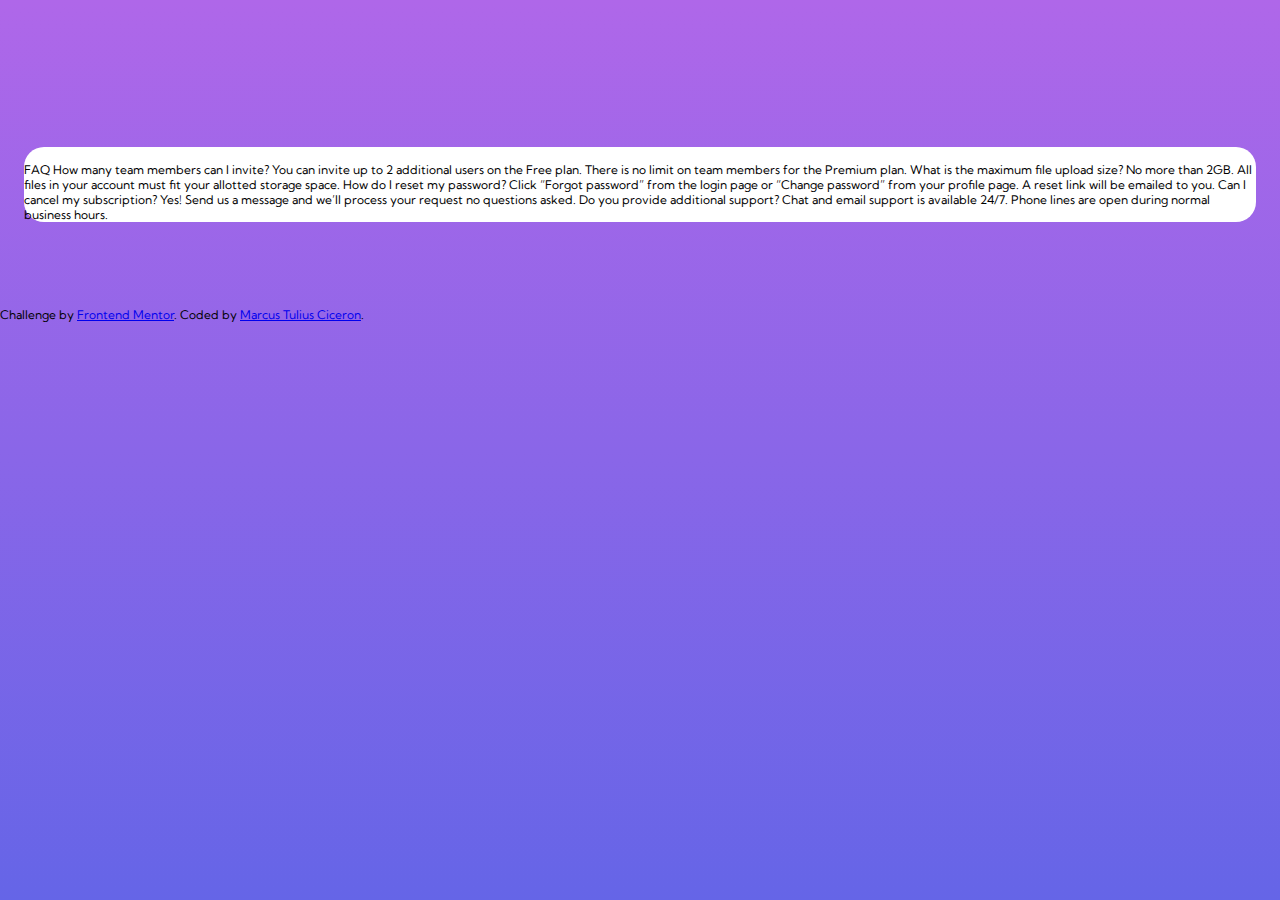
==== index.html @ 857aaaaa "revert back to start" ====
<!DOCTYPE html>
<html lang="en">
<head>
  <meta charset="UTF-8">
  <meta name="viewport" content="width=device-width, initial-scale=1.0"> 

  <link rel="icon" type="image/png" sizes="32x32" href="./images/favicon-32x32.png">
  <link rel="preconnect" href="https://fonts.googleapis.com">
  <link rel="preconnect" href="https://fonts.gstatic.com" crossorigin>
  <link href="https://fonts.googleapis.com/css2?family=Kumbh+Sans:wght@400;700&display=swap" rel="stylesheet"> 
  <link rel="stylesheet" href="style.css">
  
  <title>Frontend Mentor | FAQ Accordion Card</title>

</head>
<body>
  <main class="card">
    <div class="image">
      <img src="/i" alt="" class="women">
    </div>
    <div class="accordeon">

      FAQ
      How many team members can I invite?
      You can invite up to 2 additional users on the Free plan. There is no limit on 
      team members for the Premium plan.
      What is the maximum file upload size?
      No more than 2GB. All files in your account must fit your allotted storage space.
      How do I reset my password?
      Click “Forgot password” from the login page or “Change password” from your profile page.
      A reset link will be emailed to you.
      Can I cancel my subscription?
      Yes! Send us a message and we’ll process your request no questions asked.
      Do you provide additional support?
      Chat and email support is available 24/7. Phone lines are open during normal business hours.

    </div>
    
  </main>
  <script src="script.js"></script>
  <div class="attribution">
    Challenge by <a href="https://www.frontendmentor.io?ref=challenge" target="_blank">Frontend Mentor</a>. 
    Coded by <a href="#">Marcus Tulius Ciceron</a>.
  </div>
</body>
</html>
---- style.css ----
html {
  font-size: 100%;
  -webkit-box-sizing: border-box;
          box-sizing: border-box;
  font-size: 12px;
  font-family: 'Kumbh Sans', sans-serif;
  min-height: 100vh;
}

*, *::before, *::after {
  -webkit-box-sizing: inherit;
          box-sizing: inherit;
  margin: 0;
  padding: 0;
}

body {
  background: -webkit-gradient(linear, left top, left bottom, from(#af67e9), to(#6565e7));
  background: linear-gradient(#af67e9, #6565e7);
  background-repeat: no-repeat;
  background-size: contain;
}

main {
  background-color: white;
  margin: 147px 24px;
  margin-bottom: 85px;
  border-radius: 20px;
}

.card__img .women_online {
  content: url(/images/illustration-woman-online-mobile.svg);
  position: absolute;
  width: 240px;
  height: 180px;
  top: 39px;
  left: 50%;
  -webkit-transform: translateX(-50%);
          transform: translateX(-50%);
}

.card__img .shadow {
  position: absolute;
  content: url(/images/bg-pattern-mobile.svg);
  top: 139px;
  left: 50%;
  -webkit-transform: translateX(-50%);
          transform: translateX(-50%);
}

.card__img .cube {
  display: none;
}

.card__accordeon {
  padding: 135px 24px;
  padding-bottom: 30px;
}

.card__accordeon h1 {
  font-size: 32px;
  text-align: center;
  margin-bottom: 40px;
  color: #4a4b5e;
}

.card__accordeon .container {
  display: -webkit-box;
  display: -ms-flexbox;
  display: flex;
  -webkit-box-pack: justify;
      -ms-flex-pack: justify;
          justify-content: space-between;
  color: #787887;
  -webkit-box-align: center;
      -ms-flex-align: center;
          align-items: center;
  text-decoration: none;
}

.card__accordeon .container img {
  width: 10px;
  height: 7px;
  -webkit-transition: all 200ms ease-in-out;
  transition: all 200ms ease-in-out;
}

.card__accordeon .container .openi {
  -webkit-transform: rotate(180deg);
          transform: rotate(180deg);
}

.card__accordeon .question {
  padding-bottom: 20px;
  padding-top: 20px;
  border-bottom: solid 1px #e7e7e9;
}

.card__accordeon .openq {
  font-weight: 700;
  color: #4a4b5e;
}

.card__accordeon .answer {
  margin-top: 20px;
  display: none;
}

.card__accordeon .open {
  margin-top: 20px;
  display: block;
  color: #787887;
}
/*# sourceMappingURL=style.css.map */
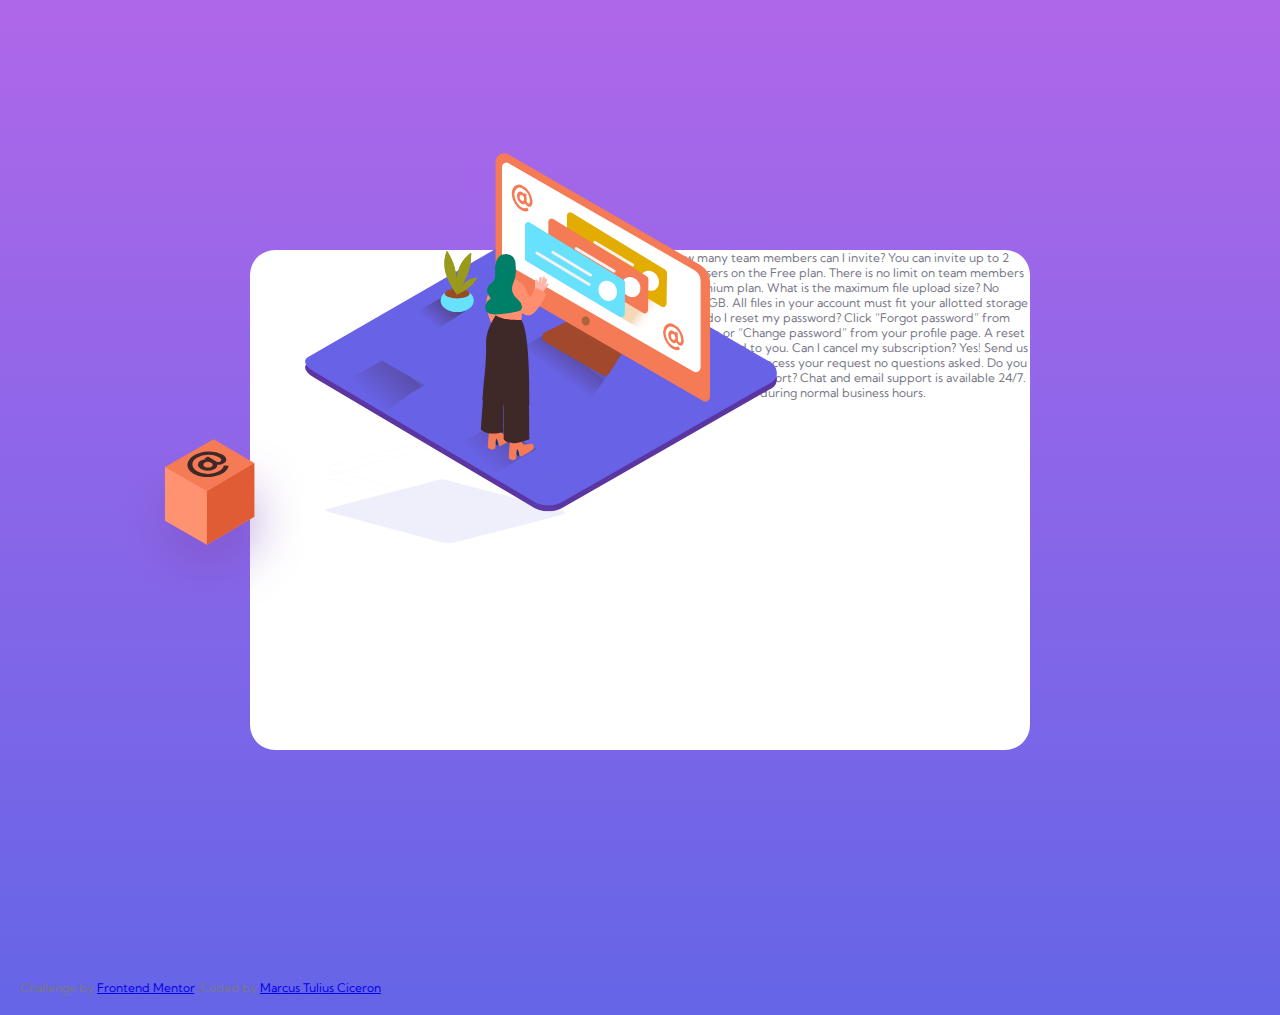
==== commit ea81371c: "small progress in rework" ====
--- a/index.html
+++ b/index.html
@@ -15,10 +15,18 @@
 </head>
 <body>
   <main class="card">
-    <div class="image">
-      <img src="/i" alt="" class="women">
+    <div class="card__image">
+      <div class="box">
+        <img src="/images/illustration-box-desktop.svg" alt="box" class="box">
+      </div>
+      <div class="women">
+        <img src="/images/illustration-woman-online-desktop.svg" alt="women" class="wo">
+      </div>
+      <div class="shadow">
+        <img src="/images/bg-pattern-desktop.svg" alt="shadow" class="">
+      </div> 
     </div>
-    <div class="accordeon">
+    <div class="card__accordion">
 
       FAQ
       How many team members can I invite?
--- a/style.css
+++ b/style.css
@@ -4,7 +4,7 @@
           box-sizing: border-box;
   font-size: 12px;
   font-family: 'Kumbh Sans', sans-serif;
-  min-height: 100vh;
+  color: #787887;
 }
 
 *, *::before, *::after {
@@ -15,100 +15,105 @@
 }
 
 body {
-  background: -webkit-gradient(linear, left top, left bottom, from(#af67e9), to(#6565e7));
-  background: linear-gradient(#af67e9, #6565e7);
-  background-repeat: no-repeat;
-  background-size: contain;
+  padding: 20px;
+  background-image: -webkit-gradient(linear, left top, left bottom, from(#af67e9), to(#6565e7));
+  background-image: linear-gradient(#af67e9, #6565e7);
 }
 
 main {
+  display: -webkit-box;
+  display: -ms-flexbox;
+  display: flex;
+  -webkit-box-orient: horizontal;
+  -webkit-box-direction: normal;
+      -ms-flex-direction: row;
+          flex-direction: row;
   background-color: white;
-  margin: 147px 24px;
-  margin-bottom: 85px;
-  border-radius: 20px;
+  border-radius: 25px;
+  -ms-flex-direction: column;
+      flex-direction: column;
+  margin: 230px auto;
+  min-height: 500px;
 }
 
-.card__img .women_online {
-  content: url(/images/illustration-woman-online-mobile.svg);
-  position: absolute;
-  width: 240px;
-  height: 180px;
-  top: 39px;
-  left: 50%;
-  -webkit-transform: translateX(-50%);
-          transform: translateX(-50%);
+@media (min-width: 58.3125rem) {
+  main {
+    -webkit-box-orient: horizontal;
+    -webkit-box-direction: normal;
+        -ms-flex-direction: row;
+            flex-direction: row;
+    margin: 230px;
+  }
 }
 
-.card__img .shadow {
-  position: absolute;
-  content: url(/images/bg-pattern-mobile.svg);
-  top: 139px;
-  left: 50%;
-  -webkit-transform: translateX(-50%);
-          transform: translateX(-50%);
+.card__image {
+  max-width: 50%;
+  margin: auto;
+  top: -60%;
+  position: relative;
+  display: -webkit-box;
+  display: -ms-flexbox;
+  display: flex;
+  -webkit-box-pack: center;
+      -ms-flex-pack: center;
+          justify-content: center;
+  margin-bottom: -46px;
 }
 
-.card__img .cube {
+@media (min-width: 58.3125rem) {
+  .card__image {
+    min-width: 50%;
+  }
+}
+
+.card__image .box {
   display: none;
 }
 
-.card__accordeon {
-  padding: 135px 24px;
-  padding-bottom: 30px;
+@media (min-width: 58.3125rem) {
+  .card__image .box {
+    display: block;
+  }
 }
 
-.card__accordeon h1 {
-  font-size: 32px;
-  text-align: center;
-  margin-bottom: 40px;
-  color: #4a4b5e;
+.card__image .women {
+  top: -105px;
+  content: url(/images/illustration-woman-online-mobile.svg);
+  position: relative;
+  width: 240px;
+  height: 180px;
 }
 
-.card__accordeon .container {
+@media (min-width: 58.3125rem) {
+  .card__image .women {
+    content: url(/images/illustration-woman-online-desktop.svg);
+    width: 472px;
+    height: 359px;
+    -webkit-transform: translateY(-50%);
+            transform: translateY(-50%);
+  }
+}
+
+.card__image .shadow {
+  position: absolute;
+  width: 240px;
+  height: 106px;
+  content: url(/images/bg-pattern-mobile.svg);
+}
+
+@media (min-width: 58.3125rem) {
+  .card__image .shadow {
+    content: url(/images/bg-pattern-desktop.svg);
+  }
+}
+
+.card__image .womenshadow {
   display: -webkit-box;
   display: -ms-flexbox;
   display: flex;
-  -webkit-box-pack: justify;
-      -ms-flex-pack: justify;
-          justify-content: space-between;
-  color: #787887;
-  -webkit-box-align: center;
-      -ms-flex-align: center;
-          align-items: center;
-  text-decoration: none;
-}
-
-.card__accordeon .container img {
-  width: 10px;
-  height: 7px;
-  -webkit-transition: all 200ms ease-in-out;
-  transition: all 200ms ease-in-out;
-}
-
-.card__accordeon .container .openi {
-  -webkit-transform: rotate(180deg);
-          transform: rotate(180deg);
-}
-
-.card__accordeon .question {
-  padding-bottom: 20px;
-  padding-top: 20px;
-  border-bottom: solid 1px #e7e7e9;
-}
-
-.card__accordeon .openq {
-  font-weight: 700;
-  color: #4a4b5e;
-}
-
-.card__accordeon .answer {
-  margin-top: 20px;
-  display: none;
-}
-
-.card__accordeon .open {
-  margin-top: 20px;
-  display: block;
-  color: #787887;
+  -webkit-box-orient: vertical;
+  -webkit-box-direction: normal;
+      -ms-flex-direction: column;
+          flex-direction: column;
 }
 /*# sourceMappingURL=style.css.map */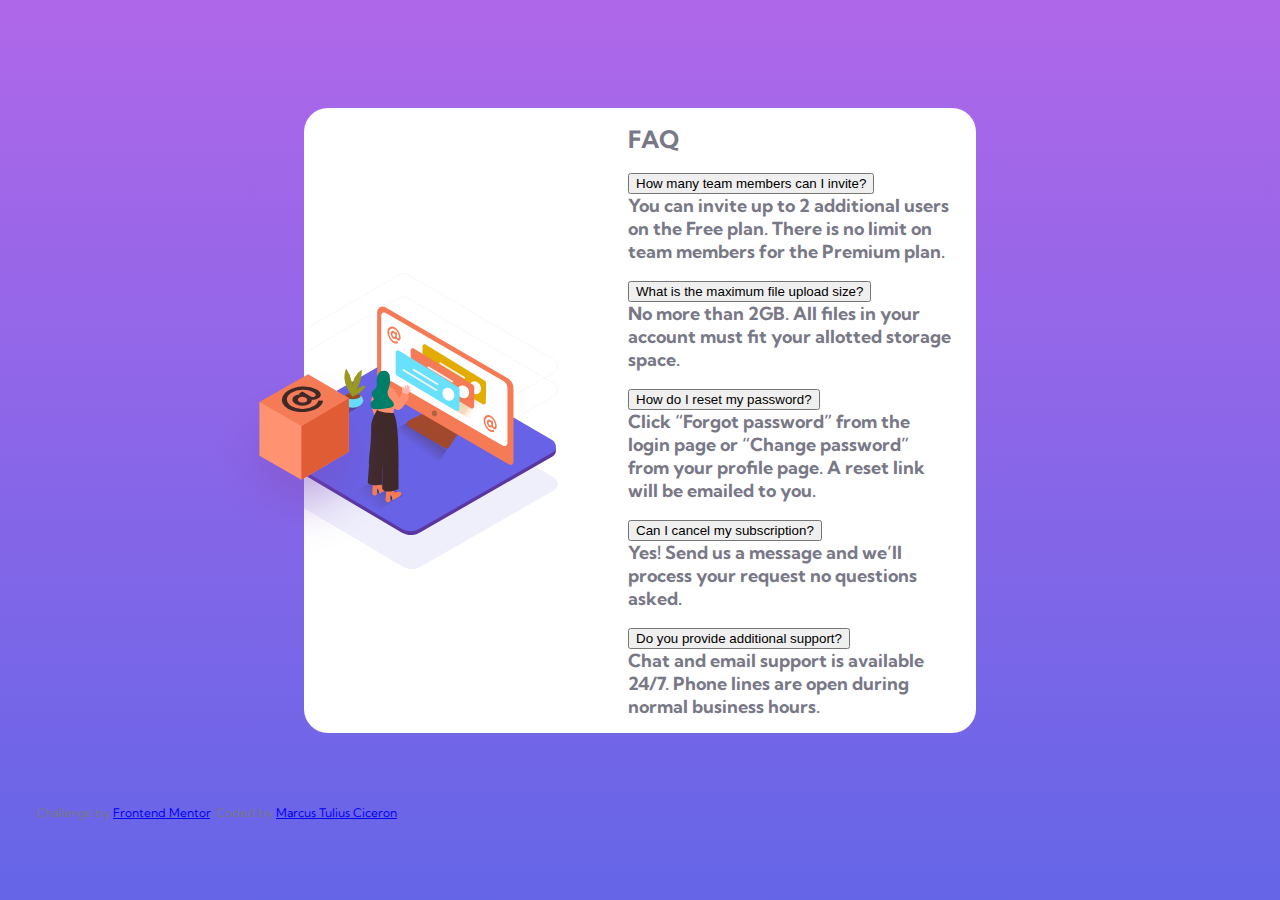
==== commit 6aa59fa3: "try to follow coder  coder" ====
--- a/index.html
+++ b/index.html
@@ -15,32 +15,77 @@
 </head>
 <body>
   <main class="card">
+    <img src="/images/illustration-box-desktop.svg" alt="" class="card__box">
     <div class="card__image">
-      <div class="box">
-        <img src="/images/illustration-box-desktop.svg" alt="box" class="box">
+      <img src="/images/illustration-woman-online-desktop.svg" alt="women online dt">
+    </div>
+    <div class="card__text">
+      <h1>FAQ</h1>
+      <div class="accordion">
+        <div class="accordion__item">
+          <h2>
+            <button class="accordion__question">
+              How many team members can I invite?
+            </button>
+            <div class="accordion__collapse">
+              <div class="accordion__content">
+                You can invite up to 2 additional users on the Free plan. There is no limit on 
+                team members for the Premium plan.
+              </div>
+            </div>
+          </h2>
+        </div>
+        <div class="accordion__item">
+          <h2>
+            <button class="accordion__question">
+              What is the maximum file upload size?
+            </button>
+            <div class="accordion__collapse">
+              <div class="accordion__content">
+                No more than 2GB. All files in your account must fit your allotted storage space.
+              </div>
+            </div>
+          </h2>
+        </div>
+        <div class="accordion__item">
+          <h2>
+            <button class="accordion__question">
+              How do I reset my password?
+            </button>
+            <div class="accordion__collapse">
+              <div class="accordion__content">
+                Click “Forgot password” from the login page or “Change password” from your profile page.
+                A reset link will be emailed to you.
+              </div>
+            </div>
+          </h2>
+        </div>
+        <div class="accordion__item">
+          <h2>
+            <button class="accordion__question">
+              Can I cancel my subscription?
+            </button>
+            <div class="accordion__collapse">
+              <div class="accordion__content">
+                Yes! Send us a message and we’ll process your request no questions asked.
+              </div>
+            </div>
+          </h2>
+        </div>
+        <div class="accordion__item">
+          <h2>
+            <button class="accordion__question">
+              Do you provide additional support?
+            </button>
+            <div class="accordion__collapse">
+              <div class="accordion__content">
+                Chat and email support is available 24/7. Phone lines are open during normal business hours.
+              </div>
+            </div>
+          </h2>
+        </div>
       </div>
-      <div class="women">
-        <img src="/images/illustration-woman-online-desktop.svg" alt="women" class="wo">
-      </div>
-      <div class="shadow">
-        <img src="/images/bg-pattern-desktop.svg" alt="shadow" class="">
-      </div> 
-    </div>
-    <div class="card__accordion">
-
-      FAQ
-      How many team members can I invite?
-      You can invite up to 2 additional users on the Free plan. There is no limit on 
-      team members for the Premium plan.
-      What is the maximum file upload size?
-      No more than 2GB. All files in your account must fit your allotted storage space.
-      How do I reset my password?
-      Click “Forgot password” from the login page or “Change password” from your profile page.
-      A reset link will be emailed to you.
-      Can I cancel my subscription?
-      Yes! Send us a message and we’ll process your request no questions asked.
-      Do you provide additional support?
-      Chat and email support is available 24/7. Phone lines are open during normal business hours.
+      
 
     </div>
     
--- a/style.css
+++ b/style.css
@@ -3,117 +3,85 @@
   -webkit-box-sizing: border-box;
           box-sizing: border-box;
   font-size: 12px;
-  font-family: 'Kumbh Sans', sans-serif;
   color: #787887;
 }
 
 *, *::before, *::after {
   -webkit-box-sizing: inherit;
           box-sizing: inherit;
-  margin: 0;
-  padding: 0;
 }
 
 body {
-  padding: 20px;
+  padding: 3rem;
+  margin: 0;
+  font-family: 'Kumbh Sans', sans-serif;
+  min-height: 100vh;
   background-image: -webkit-gradient(linear, left top, left bottom, from(#af67e9), to(#6565e7));
   background-image: linear-gradient(#af67e9, #6565e7);
 }
 
-main {
-  display: -webkit-box;
-  display: -ms-flexbox;
-  display: flex;
-  -webkit-box-orient: horizontal;
-  -webkit-box-direction: normal;
-      -ms-flex-direction: row;
-          flex-direction: row;
+.card {
   background-color: white;
-  border-radius: 25px;
-  -ms-flex-direction: column;
-      flex-direction: column;
-  margin: 230px auto;
-  min-height: 500px;
+  border-radius: 2rem;
+  max-width: 56rem;
+}
+
+.card__box {
+  display: none;
+}
+
+.card__image img {
+  width: 100%;
+  height: auto;
+  max-width: 25rem;
 }
 
 @media (min-width: 58.3125rem) {
-  main {
-    -webkit-box-orient: horizontal;
-    -webkit-box-direction: normal;
-        -ms-flex-direction: row;
-            flex-direction: row;
-    margin: 230px;
+  .card {
+    display: -webkit-box;
+    display: -ms-flexbox;
+    display: flex;
+    position: relative;
+    margin: 6rem auto;
+    padding-right: 2rem;
+    background-image: url(/images/bg-pattern-desktop.svg);
+    background-size: 45%;
+    background-repeat: no-repeat;
+    background-position: -13% center;
+  }
+  .card__image {
+    display: -webkit-box;
+    display: -ms-flexbox;
+    display: flex;
+    -webkit-box-align: center;
+        -ms-flex-align: center;
+            align-items: center;
+    overflow: hidden;
+  }
+  .card__image img {
+    -webkit-transform: translateX(-4rem);
+            transform: translateX(-4rem);
+    width: 100%;
+    height: auto;
+  }
+  .card__box {
+    display: block;
+    position: absolute;
+    left: 0;
+    top: 57%;
+    -webkit-transform: translateX(-50%) translateY(-50%);
+            transform: translateX(-50%) translateY(-50%);
+    z-index: 1;
+  }
+  .card__image {
+    -webkit-box-flex: 1;
+        -ms-flex: 1;
+            flex: 1;
+  }
+  .card__text {
+    -webkit-box-flex: 1;
+        -ms-flex: 1;
+            flex: 1;
   }
 }
-
-.card__image {
-  max-width: 50%;
-  margin: auto;
-  top: -60%;
-  position: relative;
-  display: -webkit-box;
-  display: -ms-flexbox;
-  display: flex;
-  -webkit-box-pack: center;
-      -ms-flex-pack: center;
-          justify-content: center;
-  margin-bottom: -46px;
-}
-
-@media (min-width: 58.3125rem) {
-  .card__image {
-    min-width: 50%;
-  }
-}
-
-.card__image .box {
-  display: none;
-}
-
-@media (min-width: 58.3125rem) {
-  .card__image .box {
-    display: block;
-  }
-}
-
-.card__image .women {
-  top: -105px;
-  content: url(/images/illustration-woman-online-mobile.svg);
-  position: relative;
-  width: 240px;
-  height: 180px;
-}
-
-@media (min-width: 58.3125rem) {
-  .card__image .women {
-    content: url(/images/illustration-woman-online-desktop.svg);
-    width: 472px;
-    height: 359px;
-    -webkit-transform: translateY(-50%);
-            transform: translateY(-50%);
-  }
-}
-
-.card__image .shadow {
-  position: absolute;
-  width: 240px;
-  height: 106px;
-  content: url(/images/bg-pattern-mobile.svg);
-}
-
-@media (min-width: 58.3125rem) {
-  .card__image .shadow {
-    content: url(/images/bg-pattern-desktop.svg);
-  }
-}
-
-.card__image .womenshadow {
-  display: -webkit-box;
-  display: -ms-flexbox;
-  display: flex;
-  -webkit-box-orient: vertical;
-  -webkit-box-direction: normal;
-      -ms-flex-direction: column;
-          flex-direction: column;
-}
 /*# sourceMappingURL=style.css.map */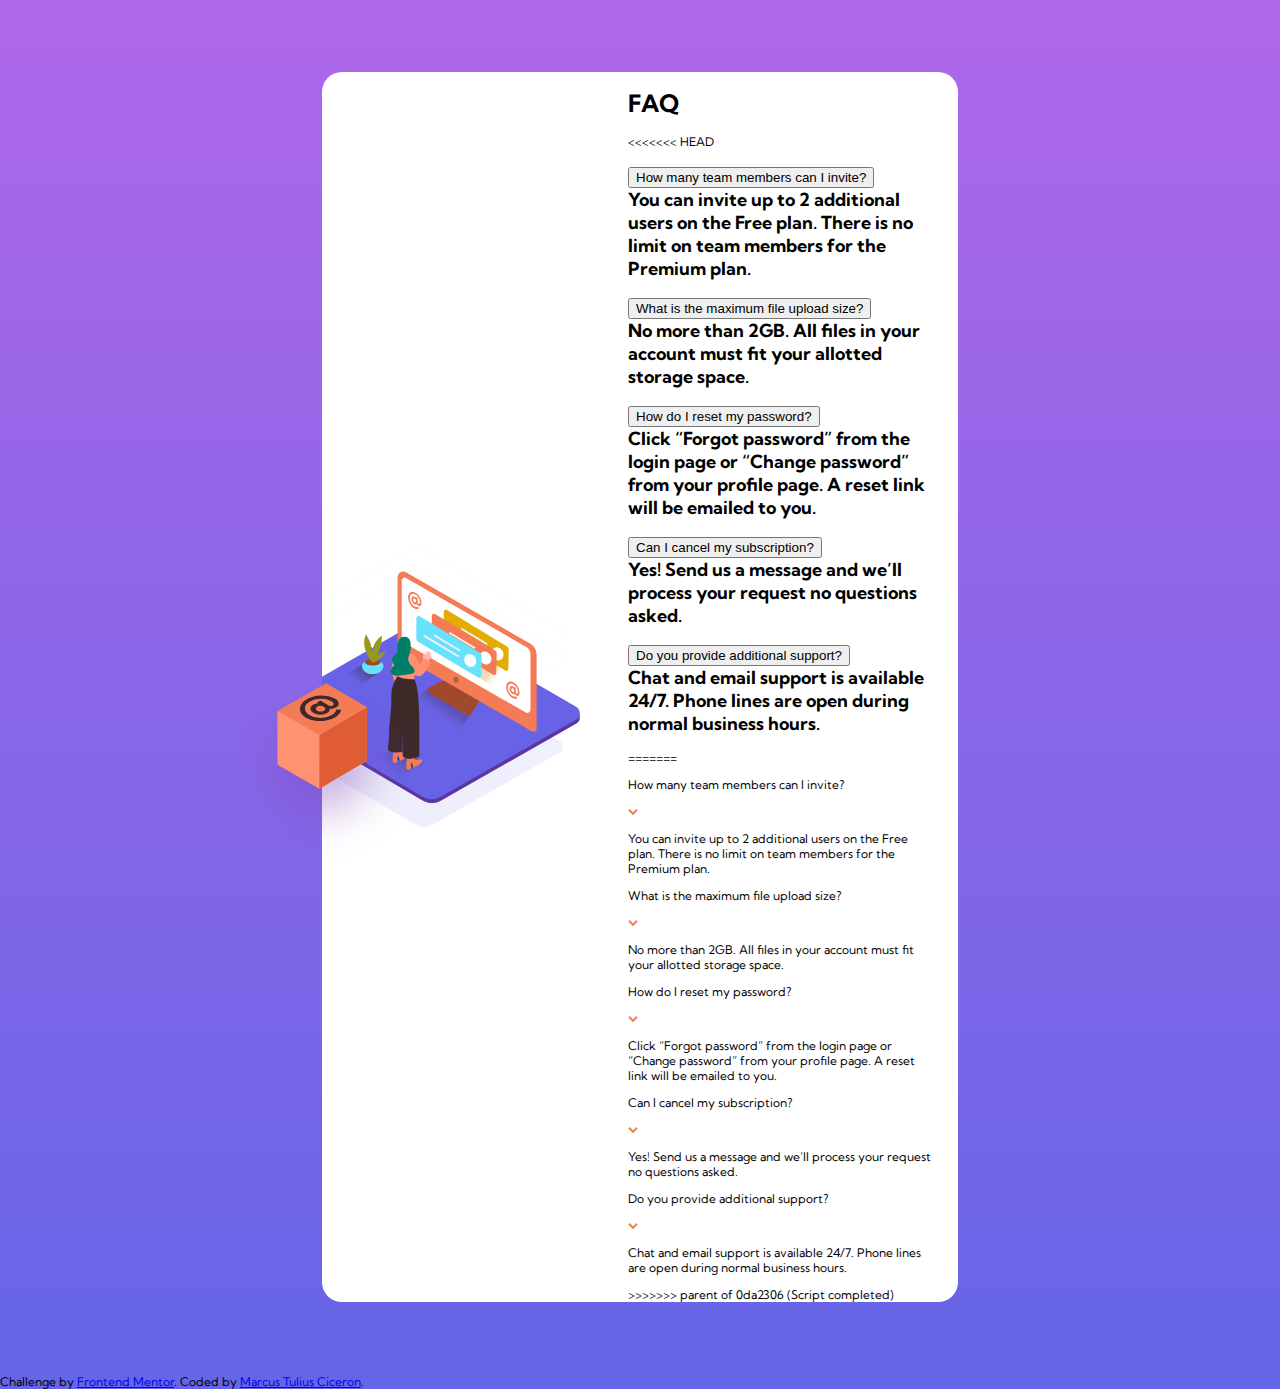
==== commit fcf2c886: "revert" ====
--- a/index.html
+++ b/index.html
@@ -21,6 +21,7 @@
     </div>
     <div class="card__text">
       <h1>FAQ</h1>
+<<<<<<< HEAD
       <div class="accordion">
         <div class="accordion__item">
           <h2>
@@ -84,16 +85,74 @@
             </div>
           </h2>
         </div>
+=======
+      
+      <div class="question question__1">
+        <div class="container">
+          <p>
+            How many team members can I invite?
+          </p>
+          <img src="/images/icon-arrow-down.svg" alt="arrow">
+        </div>
+        <p class="answer">
+          You can invite up to 2 additional users on the Free plan. There is no limit on 
+          team members for the Premium plan.
+        </p>
+      </div>
+      <div class="question question__2">
+        <div class="container">
+          <p>
+            What is the maximum file upload size?
+          </p>
+          <img src="/images/icon-arrow-down.svg" alt="arrow">
+        </div>
+        <p class="answer">
+          No more than 2GB. All files in your account must fit your allotted storage space.
+        </p>
+      </div>
+      <div class="question question__3">
+        <div class="container">
+          <p>
+            How do I reset my password?
+          </p>
+          <img src="/images/icon-arrow-down.svg" alt="arrow">
+        </div>
+        <p class="answer">
+          Click “Forgot password” from the login page or “Change password” from your profile page.
+      A reset link will be emailed to you.
+        </p>
+      </div>
+      <div class="question question__4">
+        <div class="container">
+          <p>
+            Can I cancel my subscription?
+          </p>
+          <img src="/images/icon-arrow-down.svg" alt="arrow">
+        </div>
+        <p class="answer">
+          Yes! Send us a message and we’ll process your request no questions asked.
+        </p>
+      </div>
+      <div class="question question__5">
+        <div class="container">
+          <p>
+            Do you provide additional support?
+          </p>
+          <img src="/images/icon-arrow-down.svg" alt="arrow">
+        </div>
+        <p class="answer">
+          Chat and email support is available 24/7. Phone lines are open during normal business hours.
+        </p>
+>>>>>>> parent of 0da2306 (Script completed)
       </div>
       
 
     </div>
     
   </main>
-  <script src="script.js"></script>
   <div class="attribution">
     Challenge by <a href="https://www.frontendmentor.io?ref=challenge" target="_blank">Frontend Mentor</a>. 
     Coded by <a href="#">Marcus Tulius Ciceron</a>.
   </div>
 </body>
-</html>
+</html>--- a/style.css
+++ b/style.css
@@ -3,7 +3,11 @@
   -webkit-box-sizing: border-box;
           box-sizing: border-box;
   font-size: 12px;
+<<<<<<< HEAD
   color: #787887;
+=======
+  font-family: 'Kumbh Sans', sans-serif;
+>>>>>>> parent of 0da2306 (Script completed)
 }
 
 *, *::before, *::after {
@@ -12,24 +16,38 @@
 }
 
 body {
+<<<<<<< HEAD
   padding: 3rem;
   margin: 0;
   font-family: 'Kumbh Sans', sans-serif;
   min-height: 100vh;
   background-image: -webkit-gradient(linear, left top, left bottom, from(#af67e9), to(#6565e7));
   background-image: linear-gradient(#af67e9, #6565e7);
+=======
+  background: -webkit-gradient(linear, left top, left bottom, from(#af67e9), to(#6565e7));
+  background: linear-gradient(#af67e9, #6565e7);
+  background-repeat: no-repeat;
+  background-size: contain;
+  min-height: 812px;
+>>>>>>> parent of 0da2306 (Script completed)
 }
 
 .card {
   background-color: white;
+<<<<<<< HEAD
   border-radius: 2rem;
   max-width: 56rem;
+=======
+  margin: 147px 24px;
+  border-radius: 20px;
+>>>>>>> parent of 0da2306 (Script completed)
 }
 
 .card__box {
   display: none;
 }
 
+<<<<<<< HEAD
 .card__image img {
   width: 100%;
   height: auto;
@@ -48,6 +66,7 @@
     background-size: 45%;
     background-repeat: no-repeat;
     background-position: -13% center;
+    width: 53rem;
   }
   .card__image {
     display: -webkit-box;
@@ -83,5 +102,41 @@
         -ms-flex: 1;
             flex: 1;
   }
+=======
+.card__accordeon {
+  padding: 135px 24px;
+}
+
+.card__accordeon h1 {
+  font-size: 32px;
+  text-align: center;
+  margin-bottom: 40px;
+  color: #4a4b5e;
+}
+
+.card__accordeon .container {
+  display: -webkit-box;
+  display: -ms-flexbox;
+  display: flex;
+  -webkit-box-pack: justify;
+      -ms-flex-pack: justify;
+          justify-content: space-between;
+  color: #787887;
+}
+
+.card__accordeon .container img {
+  width: 10px;
+  height: 7px;
+}
+
+.card__accordeon .question {
+  padding-bottom: 20px;
+  padding-top: 20px;
+  border-bottom: solid 1px #e7e7e9;
+}
+
+.card__accordeon .answer {
+  margin-top: 20px;
+>>>>>>> parent of 0da2306 (Script completed)
 }
 /*# sourceMappingURL=style.css.map */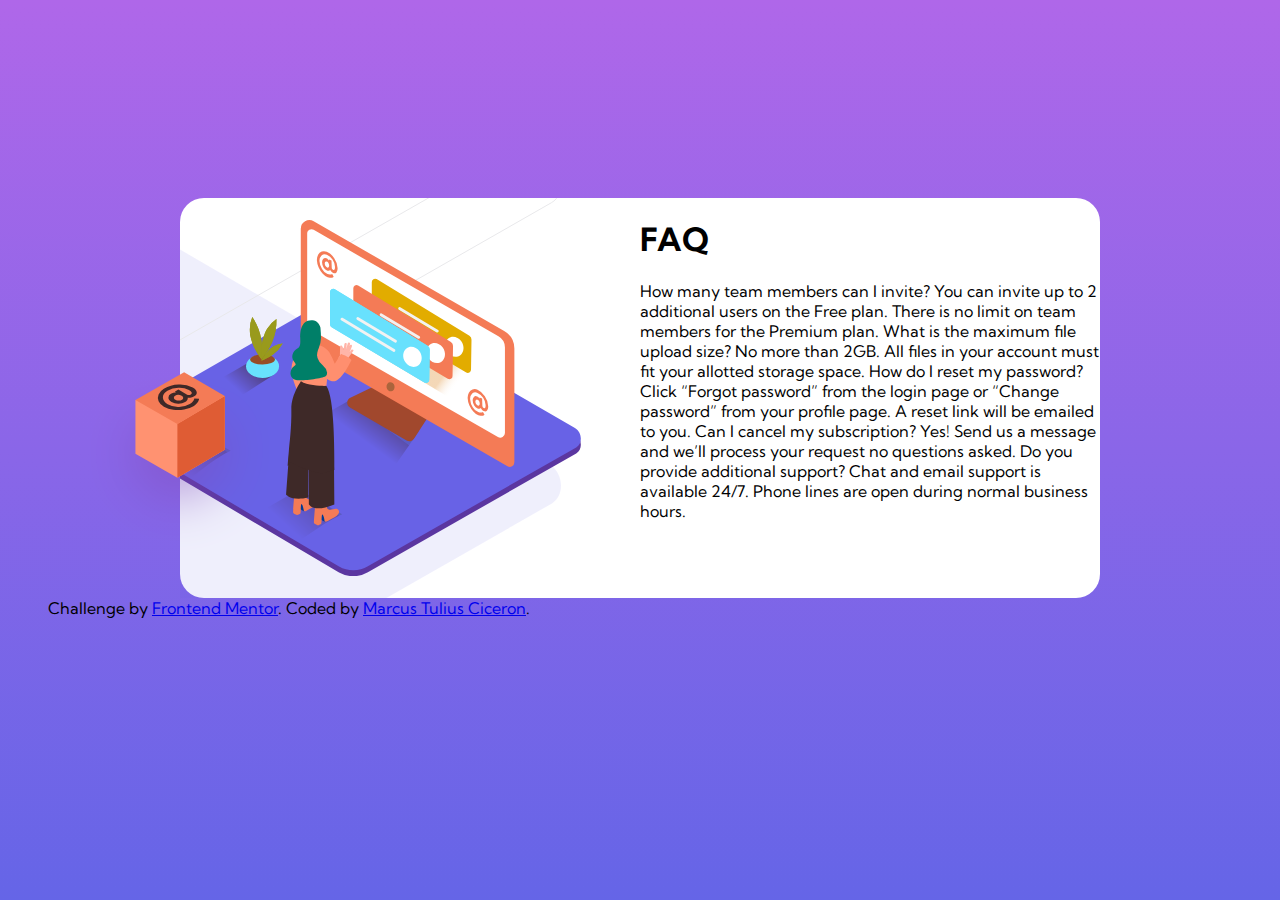
==== commit 331465a2: "ready to rox" ====
--- a/index.html
+++ b/index.html
@@ -16,139 +16,26 @@
 <body>
   <main class="card">
     <img src="/images/illustration-box-desktop.svg" alt="" class="card__box">
+    
     <div class="card__image">
       <img src="/images/illustration-woman-online-desktop.svg" alt="women online dt">
     </div>
     <div class="card__text">
       <h1>FAQ</h1>
-<<<<<<< HEAD
-      <div class="accordion">
-        <div class="accordion__item">
-          <h2>
-            <button class="accordion__question">
-              How many team members can I invite?
-            </button>
-            <div class="accordion__collapse">
-              <div class="accordion__content">
-                You can invite up to 2 additional users on the Free plan. There is no limit on 
-                team members for the Premium plan.
-              </div>
-            </div>
-          </h2>
-        </div>
-        <div class="accordion__item">
-          <h2>
-            <button class="accordion__question">
-              What is the maximum file upload size?
-            </button>
-            <div class="accordion__collapse">
-              <div class="accordion__content">
-                No more than 2GB. All files in your account must fit your allotted storage space.
-              </div>
-            </div>
-          </h2>
-        </div>
-        <div class="accordion__item">
-          <h2>
-            <button class="accordion__question">
-              How do I reset my password?
-            </button>
-            <div class="accordion__collapse">
-              <div class="accordion__content">
-                Click “Forgot password” from the login page or “Change password” from your profile page.
-                A reset link will be emailed to you.
-              </div>
-            </div>
-          </h2>
-        </div>
-        <div class="accordion__item">
-          <h2>
-            <button class="accordion__question">
-              Can I cancel my subscription?
-            </button>
-            <div class="accordion__collapse">
-              <div class="accordion__content">
-                Yes! Send us a message and we’ll process your request no questions asked.
-              </div>
-            </div>
-          </h2>
-        </div>
-        <div class="accordion__item">
-          <h2>
-            <button class="accordion__question">
-              Do you provide additional support?
-            </button>
-            <div class="accordion__collapse">
-              <div class="accordion__content">
-                Chat and email support is available 24/7. Phone lines are open during normal business hours.
-              </div>
-            </div>
-          </h2>
-        </div>
-=======
-      
-      <div class="question question__1">
-        <div class="container">
-          <p>
-            How many team members can I invite?
-          </p>
-          <img src="/images/icon-arrow-down.svg" alt="arrow">
-        </div>
-        <p class="answer">
-          You can invite up to 2 additional users on the Free plan. There is no limit on 
-          team members for the Premium plan.
-        </p>
-      </div>
-      <div class="question question__2">
-        <div class="container">
-          <p>
-            What is the maximum file upload size?
-          </p>
-          <img src="/images/icon-arrow-down.svg" alt="arrow">
-        </div>
-        <p class="answer">
-          No more than 2GB. All files in your account must fit your allotted storage space.
-        </p>
-      </div>
-      <div class="question question__3">
-        <div class="container">
-          <p>
-            How do I reset my password?
-          </p>
-          <img src="/images/icon-arrow-down.svg" alt="arrow">
-        </div>
-        <p class="answer">
-          Click “Forgot password” from the login page or “Change password” from your profile page.
+      How many team members can I invite?
+      You can invite up to 2 additional users on the Free plan. There is no limit on 
+      team members for the Premium plan.
+      What is the maximum file upload size?
+      No more than 2GB. All files in your account must fit your allotted storage space.
+      How do I reset my password?
+      Click “Forgot password” from the login page or “Change password” from your profile page.
       A reset link will be emailed to you.
-        </p>
-      </div>
-      <div class="question question__4">
-        <div class="container">
-          <p>
-            Can I cancel my subscription?
-          </p>
-          <img src="/images/icon-arrow-down.svg" alt="arrow">
-        </div>
-        <p class="answer">
-          Yes! Send us a message and we’ll process your request no questions asked.
-        </p>
-      </div>
-      <div class="question question__5">
-        <div class="container">
-          <p>
-            Do you provide additional support?
-          </p>
-          <img src="/images/icon-arrow-down.svg" alt="arrow">
-        </div>
-        <p class="answer">
-          Chat and email support is available 24/7. Phone lines are open during normal business hours.
-        </p>
->>>>>>> parent of 0da2306 (Script completed)
-      </div>
-      
+      Can I cancel my subscription?
+      Yes! Send us a message and we’ll process your request no questions asked.
+      Do you provide additional support?
+      Chat and email support is available 24/7. Phone lines are open during normal business hours.
 
-    </div>
-    
+  
   </main>
   <div class="attribution">
     Challenge by <a href="https://www.frontendmentor.io?ref=challenge" target="_blank">Frontend Mentor</a>. 
--- a/style.css
+++ b/style.css
@@ -2,12 +2,6 @@
   font-size: 100%;
   -webkit-box-sizing: border-box;
           box-sizing: border-box;
-  font-size: 12px;
-<<<<<<< HEAD
-  color: #787887;
-=======
-  font-family: 'Kumbh Sans', sans-serif;
->>>>>>> parent of 0da2306 (Script completed)
 }
 
 *, *::before, *::after {
@@ -16,127 +10,112 @@
 }
 
 body {
-<<<<<<< HEAD
   padding: 3rem;
   margin: 0;
   font-family: 'Kumbh Sans', sans-serif;
   min-height: 100vh;
   background-image: -webkit-gradient(linear, left top, left bottom, from(#af67e9), to(#6565e7));
   background-image: linear-gradient(#af67e9, #6565e7);
-=======
-  background: -webkit-gradient(linear, left top, left bottom, from(#af67e9), to(#6565e7));
-  background: linear-gradient(#af67e9, #6565e7);
-  background-repeat: no-repeat;
-  background-size: contain;
-  min-height: 812px;
->>>>>>> parent of 0da2306 (Script completed)
 }
 
 .card {
   background-color: white;
-<<<<<<< HEAD
-  border-radius: 2rem;
-  max-width: 56rem;
-=======
-  margin: 147px 24px;
-  border-radius: 20px;
->>>>>>> parent of 0da2306 (Script completed)
+  margin: 0 auto;
+  margin-top: 150px;
+  border-radius: 1.5rem;
+  max-width: 57.5rem;
+  display: -webkit-box;
+  display: -ms-flexbox;
+  display: flex;
+  position: relative;
+  min-height: 400px;
+}
+
+@media (max-width: 64rem) {
+  .card {
+    -webkit-box-orient: vertical;
+    -webkit-box-direction: normal;
+        -ms-flex-direction: column;
+            flex-direction: column;
+  }
+}
+
+.card__text {
+  -webkit-box-flex: 1;
+      -ms-flex: 1;
+          flex: 1;
+}
+
+@media (max-width: 64rem) {
+  .card__text {
+    -webkit-box-flex: 1;
+        -ms-flex: auto;
+            flex: auto;
+  }
+}
+
+.card__image {
+  position: relative;
+  -webkit-box-flex: 1;
+      -ms-flex: 1;
+          flex: 1;
+  overflow: hidden;
+  background-image: url(/images/bg-pattern-desktop.svg);
+  background-repeat: no-repeat;
+  background-position: right 78px bottom 29%;
+}
+
+@media (max-width: 64rem) {
+  .card__image {
+    -webkit-box-flex: 1;
+        -ms-flex: auto;
+            flex: auto;
+    overflow: visible;
+    background-image: url(/images/bg-pattern-mobile.svg);
+    background-position: right 50% bottom 118%;
+    max-height: 130px;
+  }
+}
+
+.card__image img {
+  position: relative;
+  left: -15%;
+  top: 50%;
+  -webkit-transform: translateY(-50%);
+          transform: translateY(-50%);
+  width: 470px;
+  height: auto;
+}
+
+@media (max-width: 64rem) {
+  .card__image img {
+    content: url(/images/illustration-woman-online-mobile.svg);
+    margin: 0 auto;
+    max-width: 80%;
+    min-width: 45%;
+    width: 230px;
+    top: 0;
+    -webkit-transform: translateX(-50%) translateY(-55%);
+            transform: translateX(-50%) translateY(-55%);
+    left: 50%;
+  }
+}
+
+.card__image__shadow {
+  position: absolute;
 }
 
 .card__box {
-  display: none;
+  position: absolute;
+  z-index: 1;
+  top: 43%;
+  -webkit-transform: translateX(-50%);
+          transform: translateX(-50%);
 }
 
-<<<<<<< HEAD
-.card__image img {
-  width: 100%;
-  height: auto;
-  max-width: 25rem;
-}
-
-@media (min-width: 58.3125rem) {
-  .card {
-    display: -webkit-box;
-    display: -ms-flexbox;
-    display: flex;
-    position: relative;
-    margin: 6rem auto;
-    padding-right: 2rem;
-    background-image: url(/images/bg-pattern-desktop.svg);
-    background-size: 45%;
-    background-repeat: no-repeat;
-    background-position: -13% center;
-    width: 53rem;
+@media (max-width: 64rem) {
+  .card__box {
+    display: none;
   }
-  .card__image {
-    display: -webkit-box;
-    display: -ms-flexbox;
-    display: flex;
-    -webkit-box-align: center;
-        -ms-flex-align: center;
-            align-items: center;
-    overflow: hidden;
-  }
-  .card__image img {
-    -webkit-transform: translateX(-4rem);
-            transform: translateX(-4rem);
-    width: 100%;
-    height: auto;
-  }
-  .card__box {
-    display: block;
-    position: absolute;
-    left: 0;
-    top: 57%;
-    -webkit-transform: translateX(-50%) translateY(-50%);
-            transform: translateX(-50%) translateY(-50%);
-    z-index: 1;
-  }
-  .card__image {
-    -webkit-box-flex: 1;
-        -ms-flex: 1;
-            flex: 1;
-  }
-  .card__text {
-    -webkit-box-flex: 1;
-        -ms-flex: 1;
-            flex: 1;
-  }
-=======
-.card__accordeon {
-  padding: 135px 24px;
-}
-
-.card__accordeon h1 {
-  font-size: 32px;
-  text-align: center;
-  margin-bottom: 40px;
-  color: #4a4b5e;
-}
-
-.card__accordeon .container {
-  display: -webkit-box;
-  display: -ms-flexbox;
-  display: flex;
-  -webkit-box-pack: justify;
-      -ms-flex-pack: justify;
-          justify-content: space-between;
-  color: #787887;
-}
-
-.card__accordeon .container img {
-  width: 10px;
-  height: 7px;
-}
-
-.card__accordeon .question {
-  padding-bottom: 20px;
-  padding-top: 20px;
-  border-bottom: solid 1px #e7e7e9;
-}
-
-.card__accordeon .answer {
-  margin-top: 20px;
->>>>>>> parent of 0da2306 (Script completed)
 }
 /*# sourceMappingURL=style.css.map */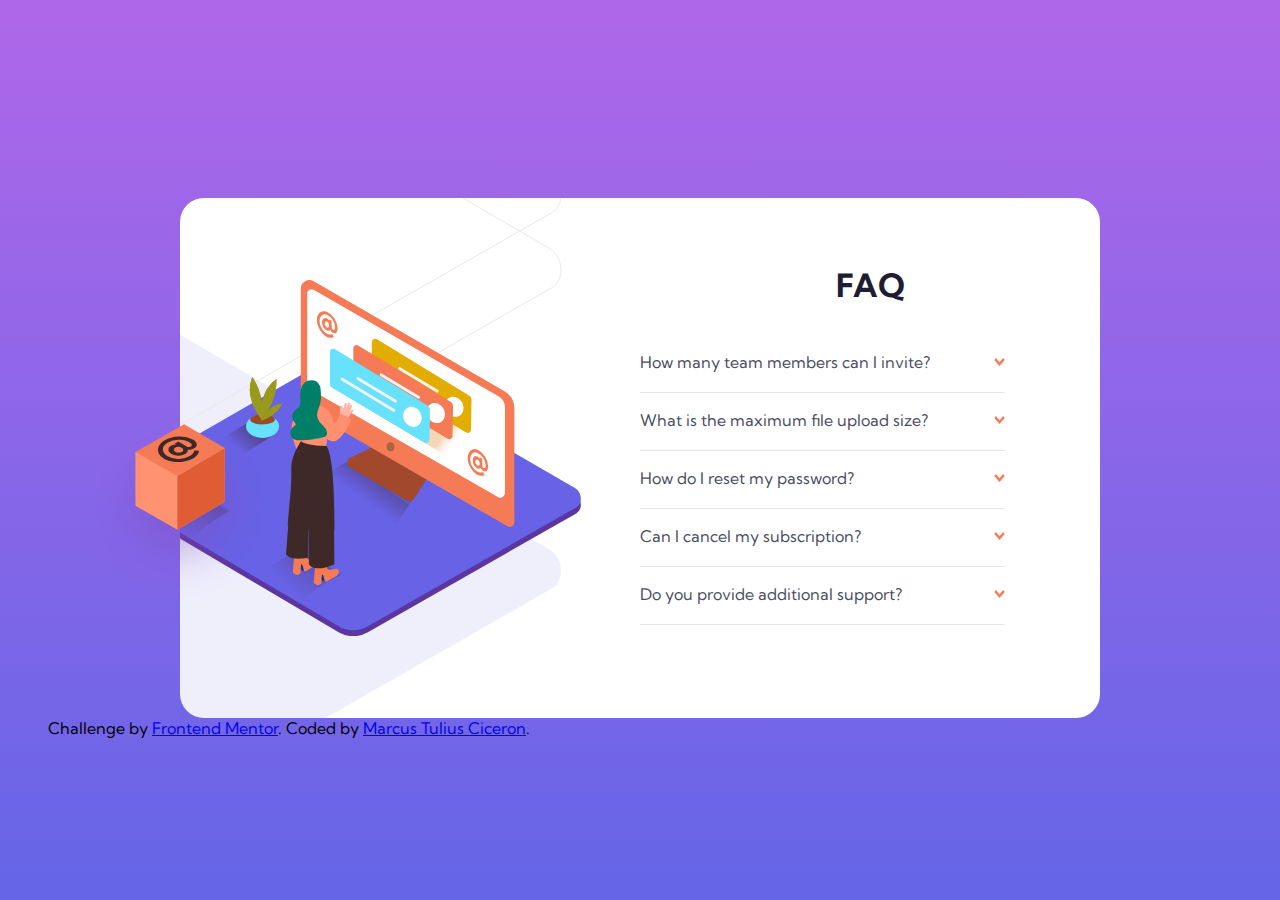
==== commit 66e8f00e: "clean and working but not animated" ====
--- a/index.html
+++ b/index.html
@@ -22,21 +22,59 @@
     </div>
     <div class="card__text">
       <h1>FAQ</h1>
-      How many team members can I invite?
-      You can invite up to 2 additional users on the Free plan. There is no limit on 
-      team members for the Premium plan.
-      What is the maximum file upload size?
-      No more than 2GB. All files in your account must fit your allotted storage space.
-      How do I reset my password?
-      Click “Forgot password” from the login page or “Change password” from your profile page.
-      A reset link will be emailed to you.
-      Can I cancel my subscription?
-      Yes! Send us a message and we’ll process your request no questions asked.
-      Do you provide additional support?
-      Chat and email support is available 24/7. Phone lines are open during normal business hours.
-
+      <div class="accordion">
+        <div class="accordion__item">
+          <div class="accordion__item__question">
+            How many team members can I invite?
+            <img src="/images/icon-arrow-down.svg" alt="">
+          </div>
+          <div class="accordion__item__answer hidden">
+            You can invite up to 2 additional users on the Free plan. There is no limit on 
+            team members for the Premium plan.
+          </div>
+        </div>
+        <div class="accordion__item">
+          <div class="accordion__item__question">
+            What is the maximum file upload size?
+            <img src="/images/icon-arrow-down.svg" alt="">
+          </div>
+          <div class="accordion__item__answer hidden">
+            No more than 2GB. All files in your account must fit your allotted storage space.
+          </div>
+        </div>
+        <div class="accordion__item">
+          <div class="accordion__item__question">
+            How do I reset my password?
+            <img src="/images/icon-arrow-down.svg" alt="">
+          </div>
+          <div class="accordion__item__answer hidden">
+            Click “Forgot password” from the login page or “Change password” from your profile page.
+            A reset link will be emailed to you.
+          </div>
+        </div>
+        <div class="accordion__item">
+          <div class="accordion__item__question">
+            Can I cancel my subscription?
+            <img src="/images/icon-arrow-down.svg" alt="">
+          </div>
+          <div class="accordion__item__answer hidden">
+            Yes! Send us a message and we’ll process your request no questions asked.
+          </div>
+        </div>
+        <div class="accordion__item">
+          <div class="accordion__item__question">
+            Do you provide additional support?
+            <img src="/images/icon-arrow-down.svg" alt="">
+          </div>
+          <div class="accordion__item__answer hidden">
+            Chat and email support is available 24/7. Phone lines are open during normal business hours.
+          </div>
+        </div>
+      </div>
+      
   
   </main>
+  <script src="script.js"></script>
   <div class="attribution">
     Challenge by <a href="https://www.frontendmentor.io?ref=challenge" target="_blank">Frontend Mentor</a>. 
     Coded by <a href="#">Marcus Tulius Ciceron</a>.
--- a/style.css
+++ b/style.css
@@ -7,6 +7,8 @@
 *, *::before, *::after {
   -webkit-box-sizing: inherit;
           box-sizing: inherit;
+  margin: 0;
+  padding: 0;
 }
 
 body {
@@ -118,4 +120,93 @@
     display: none;
   }
 }
+
+.card__text {
+  color: #4a4b5e;
+}
+
+.card__text h1 {
+  text-align: center;
+  margin-top: 67px;
+  margin-bottom: 47px;
+  color: #1d1e35;
+}
+
+@media (max-width: 64rem) {
+  .card__text h1 {
+    margin-top: 10px;
+    margin-bottom: 0;
+  }
+}
+
+.accordion {
+  margin-right: 95px;
+  margin-bottom: 93px;
+}
+
+@media (max-width: 64rem) {
+  .accordion {
+    margin: 43px 20px;
+  }
+}
+
+.accordion__item {
+  border-bottom: solid 1px #e7e7e9;
+  margin-bottom: 17px;
+}
+
+.accordion__item__question {
+  display: -webkit-box;
+  display: -ms-flexbox;
+  display: flex;
+  -webkit-box-pack: justify;
+      -ms-flex-pack: justify;
+          justify-content: space-between;
+  -webkit-box-align: center;
+      -ms-flex-align: center;
+          align-items: center;
+  margin-bottom: 20px;
+}
+
+.accordion__item__question:hover {
+  cursor: pointer;
+  color: #f47c57;
+}
+
+.accordion__item__question img {
+  width: 11px;
+  height: 9px;
+}
+
+.accordion__item__answer {
+  margin-bottom: 20px;
+  font-size: 13px;
+  color: #787887;
+}
+
+.accordion .hidden {
+  -webkit-transition: all 200ms ease-in-out;
+  transition: all 200ms ease-in-out;
+  height: 0;
+  margin-bottom: 0;
+  overflow: hidden;
+}
+
+.accordion .active {
+  color: #1d1e35;
+  font-weight: 700;
+  -webkit-transition: all 200ms ease-in-out;
+  transition: all 200ms ease-in-out;
+}
+
+.accordion .active:hover {
+  color: #f47c57;
+}
+
+.accordion .active img {
+  -webkit-transition: all 200ms ease-in-out;
+  transition: all 200ms ease-in-out;
+  -webkit-transform: rotate(180deg);
+          transform: rotate(180deg);
+}
 /*# sourceMappingURL=style.css.map */